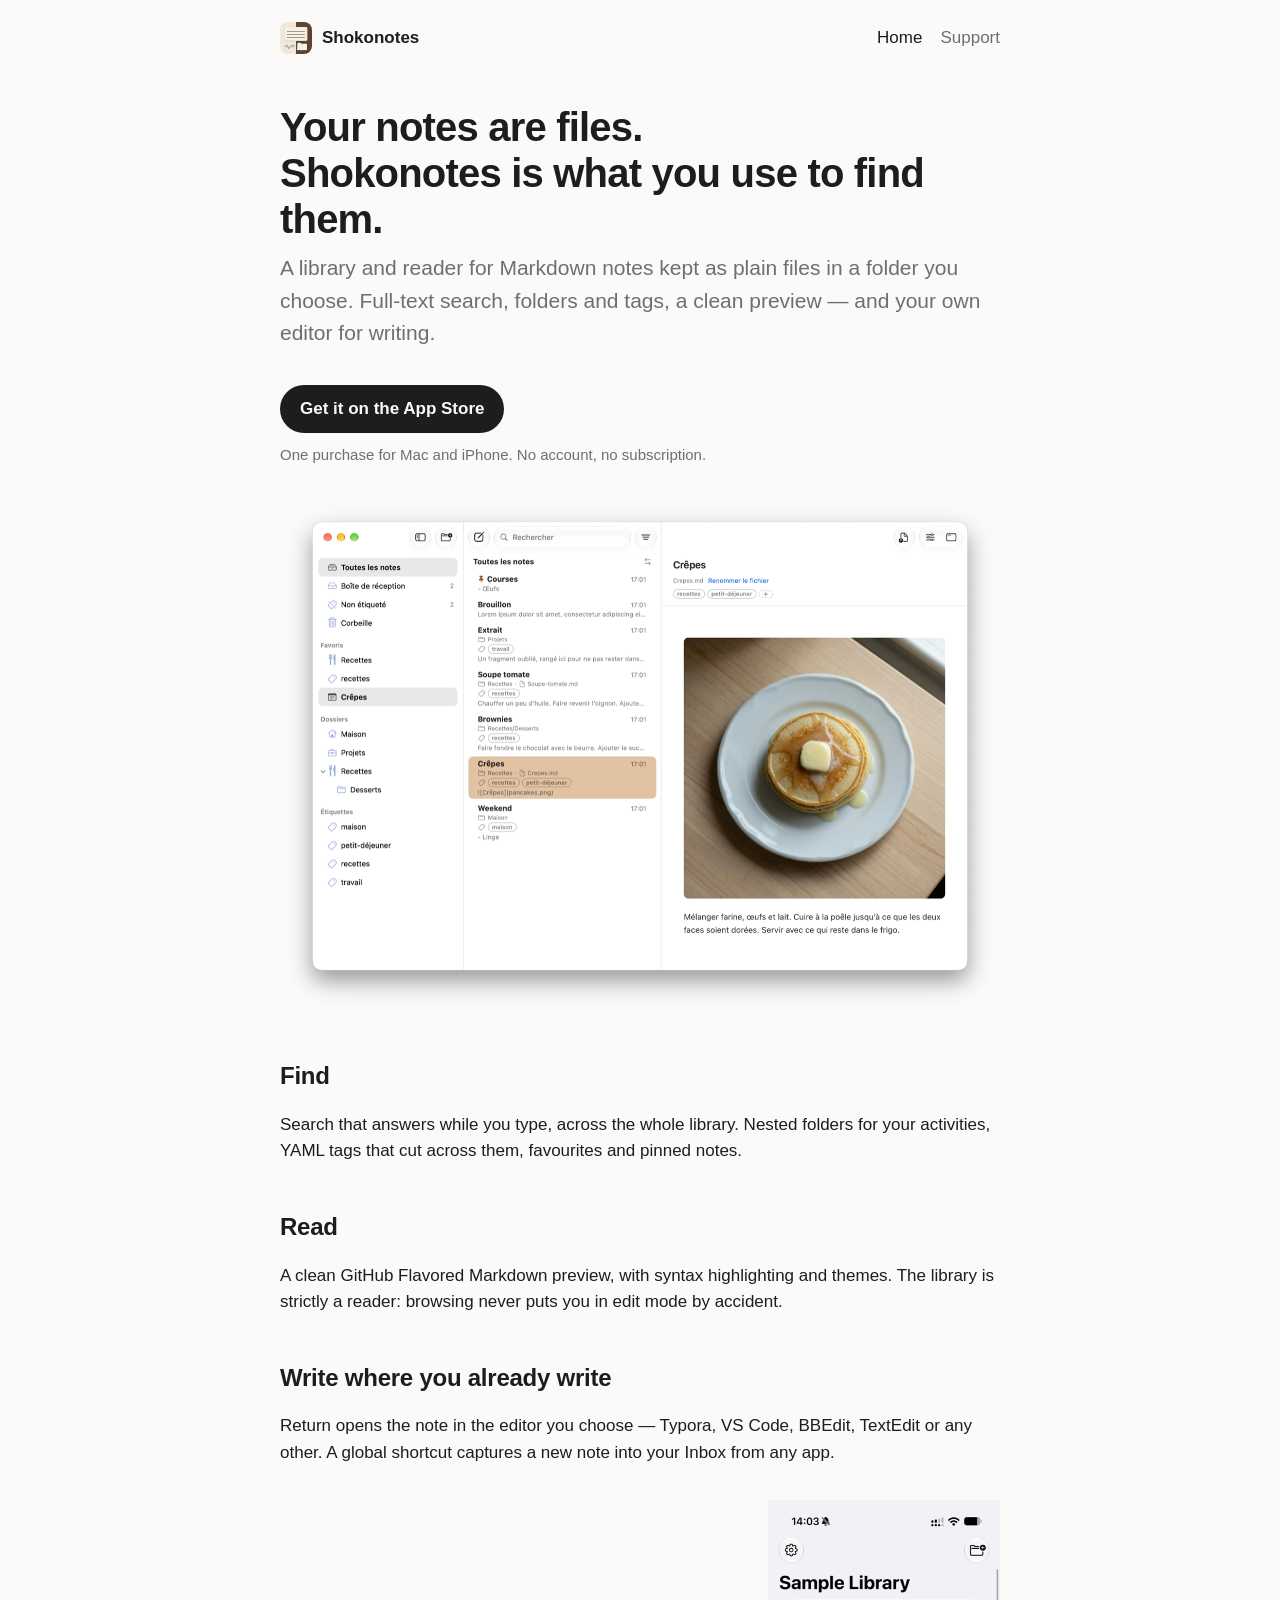
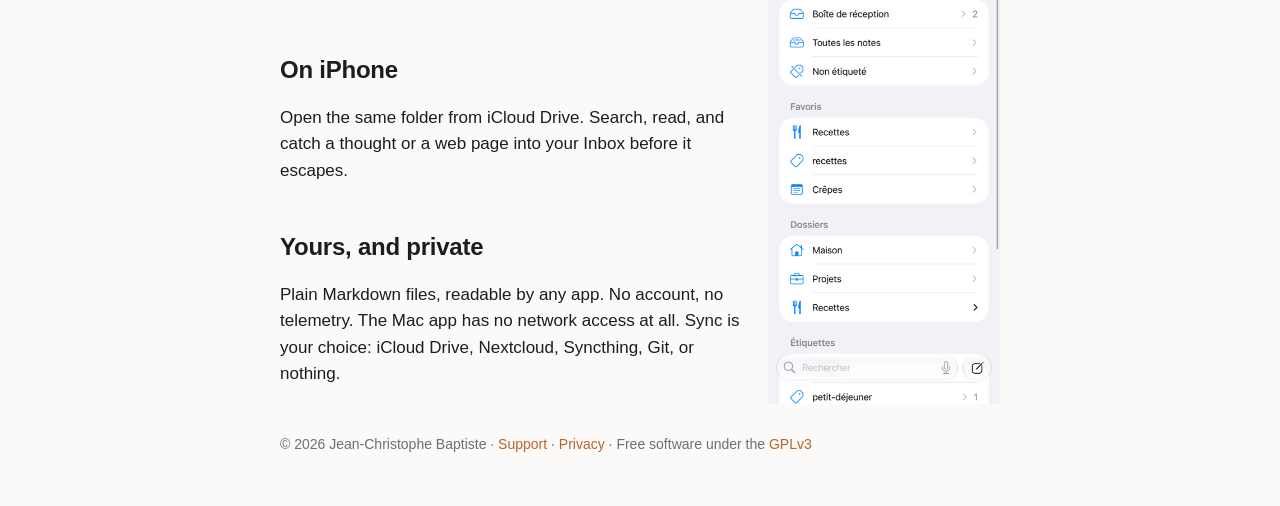
==== docs/index.html @ 3695b45a "Fenêtre ▸ Bibliothèque (⌘0) et page d'assistance GitHub Pages. Build 8." ====
<!doctype html>
<html lang="en">
<head>
  <meta charset="utf-8">
  <meta name="viewport" content="width=device-width, initial-scale=1">
  <title>Shokonotes — Your notes are files</title>
  <meta name="description" content="Shokonotes finds and reads your Markdown notes, kept as plain files in a folder you choose. For Mac and iPhone.">
  <link rel="stylesheet" href="style.css">
  <link rel="icon" href="images/icon.png">
</head>
<body>
  <header class="site">
    <a class="brand" href="./"><img src="images/icon.png" alt="">Shokonotes</a>
    <nav><a class="current" href="./">Home</a><a href="support.html">Support</a></nav>
  </header>
  <main>
    <h1>Your notes are files.<br>Shokonotes is what you use to find them.</h1>
    <p class="lede">A library and reader for Markdown notes kept as plain files in a folder you choose. Full-text search, folders and tags, a clean preview — and your own editor for writing.</p>
    <a class="cta" href="https://apps.apple.com/app/id6816433175">Get it on the App Store</a>
    <p style="color:var(--muted);font-size:15px;margin-top:4px">One purchase for Mac and iPhone. No account, no subscription.</p>

    <img class="shot" src="images/mac.png" alt="The Shokonotes library on the Mac: sidebar, note list and preview">

    <h2>Find</h2>
    <p>Search that answers while you type, across the whole library. Nested folders for your activities, YAML tags that cut across them, favourites and pinned notes.</p>

    <h2>Read</h2>
    <p>A clean GitHub Flavored Markdown preview, with syntax highlighting and themes. The library is strictly a reader: browsing never puts you in edit mode by accident.</p>

    <h2>Write where you already write</h2>
    <p>Return opens the note in the editor you choose — Typora, VS Code, BBEdit, TextEdit or any other. A global shortcut captures a new note into your Inbox from any app.</p>

    <div class="pair">
      <div>
        <h2 style="margin-top:0">On iPhone</h2>
        <p>Open the same folder from iCloud Drive. Search, read, and catch a thought or a web page into your Inbox before it escapes.</p>
        <h2>Yours, and private</h2>
        <p>Plain Markdown files, readable by any app. No account, no telemetry. The Mac app has no network access at all. Sync is your choice: iCloud Drive, Nextcloud, Syncthing, Git, or nothing.</p>
      </div>
      <img src="images/iphone.png" alt="The Shokonotes library on iPhone">
    </div>
  </main>
  <footer class="site">
    © 2026 Jean-Christophe Baptiste · <a href="support.html">Support</a> · <a href="https://github.com/phocean/shokonotes/blob/main/PRIVACY.md">Privacy</a> · Free software under the <a href="https://github.com/phocean/shokonotes">GPLv3</a>
  </footer>
</body>
</html>
---- docs/style.css ----
:root {
  --bg: #fbfaf8;
  --fg: #1d1d1f;
  --muted: #6e6e73;
  --line: #e3e1dd;
  --card: #ffffff;
  --accent: #b5652b;
  color-scheme: light dark;
}
@media (prefers-color-scheme: dark) {
  :root {
    --bg: #161617;
    --fg: #f5f5f7;
    --muted: #a1a1a6;
    --line: #2e2e30;
    --card: #1f1f21;
    --accent: #e0915a;
  }
}
* { box-sizing: border-box; }
html { -webkit-text-size-adjust: 100%; }
body {
  margin: 0;
  background: var(--bg);
  color: var(--fg);
  font: 17px/1.55 -apple-system, BlinkMacSystemFont, "SF Pro Text", "Helvetica Neue", Helvetica, Arial, sans-serif;
}
a { color: var(--accent); text-decoration: none; }
a:hover { text-decoration: underline; }
header.site, main, footer.site { max-width: 760px; margin: 0 auto; padding: 0 20px; }
header.site {
  display: flex; align-items: center; justify-content: space-between;
  padding-top: 22px; padding-bottom: 22px;
}
header.site .brand { display: flex; align-items: center; gap: 10px; color: var(--fg); font-weight: 600; }
header.site .brand img { width: 32px; height: 32px; border-radius: 8px; }
header.site nav a { margin-left: 18px; color: var(--muted); }
header.site nav a.current { color: var(--fg); }
h1 { font-size: 40px; line-height: 1.15; letter-spacing: -0.02em; margin: 28px 0 10px; }
h2 { font-size: 24px; letter-spacing: -0.01em; margin: 44px 0 10px; }
h3 { font-size: 18px; margin: 26px 0 6px; }
p.lede { font-size: 21px; color: var(--muted); margin-top: 0; }
.cta { display: inline-block; margin: 14px 0 6px; padding: 11px 20px; border-radius: 980px;
  background: var(--fg); color: var(--bg); font-weight: 600; }
.cta:hover { text-decoration: none; opacity: .88; }
.shot { display: block; width: 100%; height: auto; margin: 34px 0 6px; }
.pair { display: grid; grid-template-columns: 2fr 1fr; gap: 24px; align-items: end; margin-top: 34px; }
.pair img { width: 100%; height: auto; }
@media (max-width: 640px) { .pair { grid-template-columns: 1fr; } h1 { font-size: 32px; } }
.box { background: var(--card); border: 1px solid var(--line); border-radius: 14px; padding: 18px 22px; margin: 18px 0; }
kbd { font: 14px/1 ui-monospace, "SF Mono", Menlo, monospace; padding: 2px 6px; border: 1px solid var(--line);
  border-radius: 5px; background: var(--card); }
ul { padding-left: 22px; }
li { margin: 4px 0; }
hr { border: 0; border-top: 1px solid var(--line); margin: 52px 0; }
footer.site { color: var(--muted); font-size: 14px; padding-top: 30px; padding-bottom: 50px; }
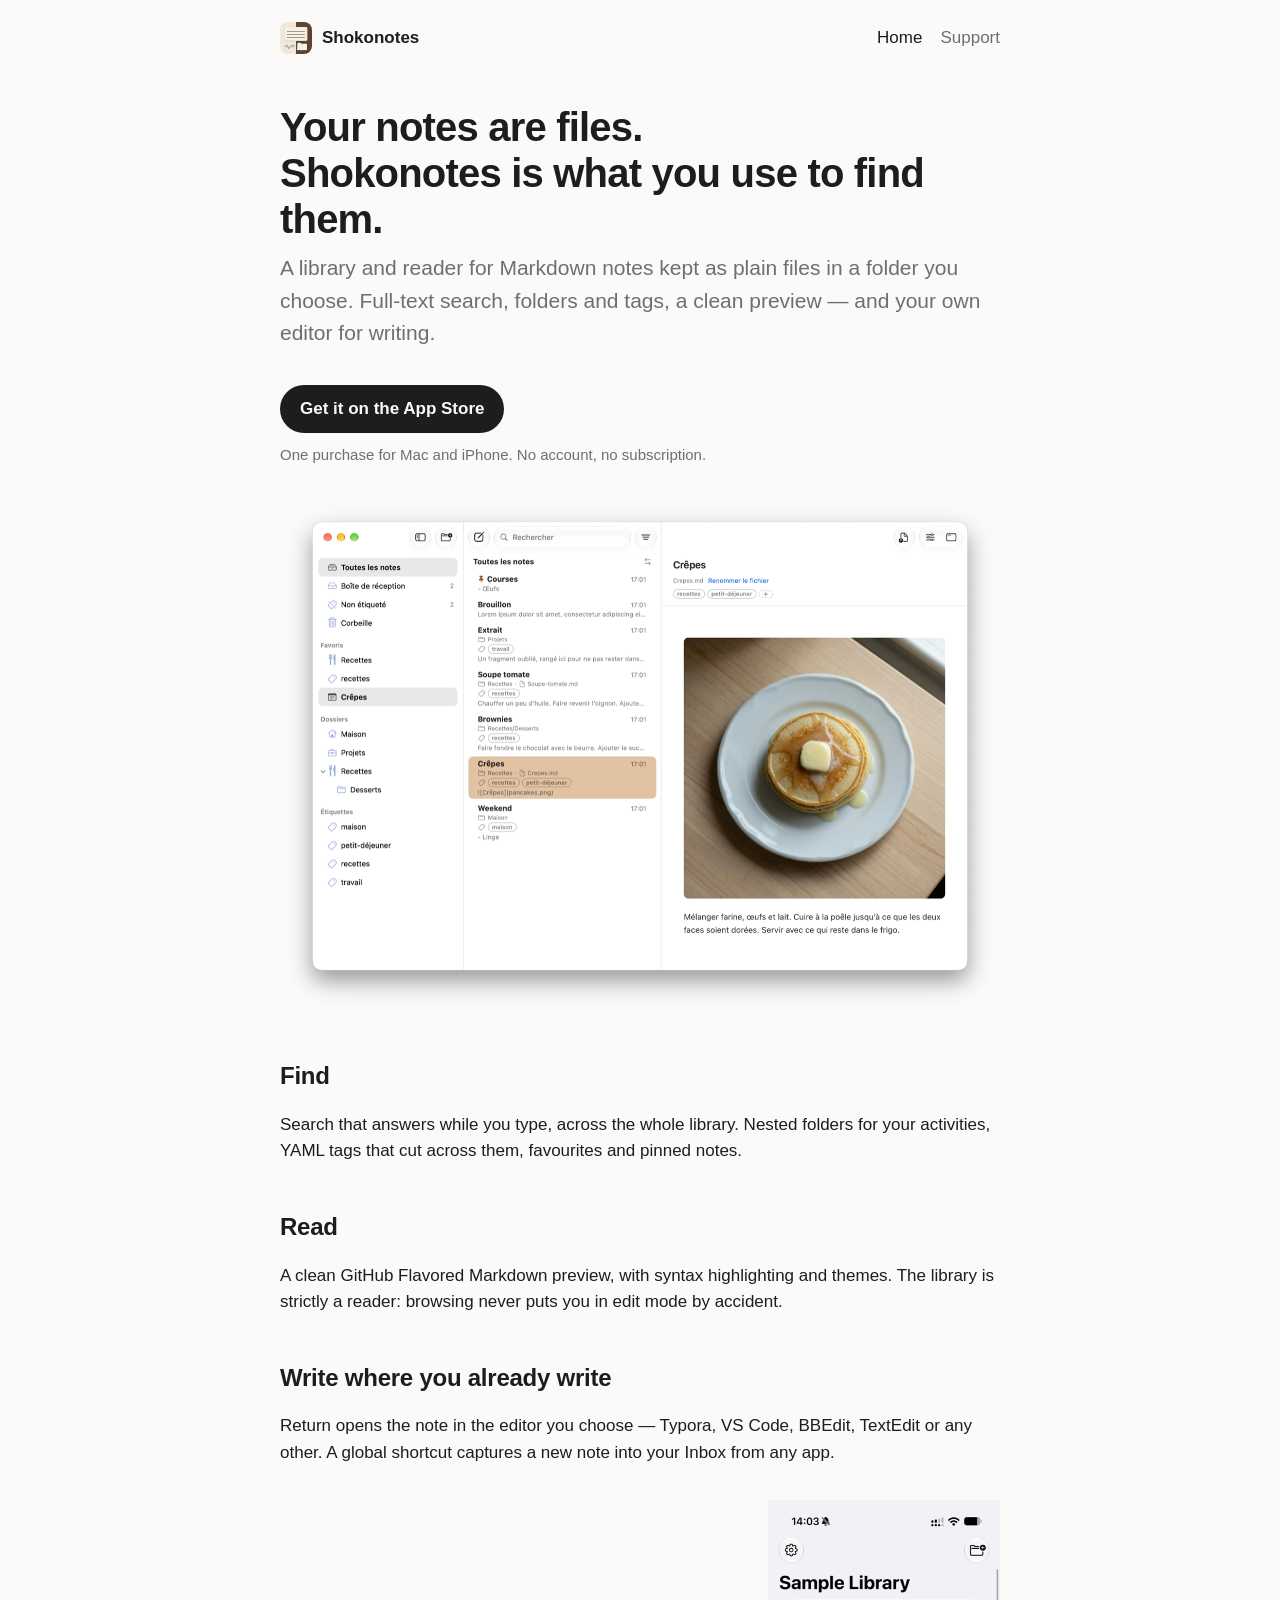
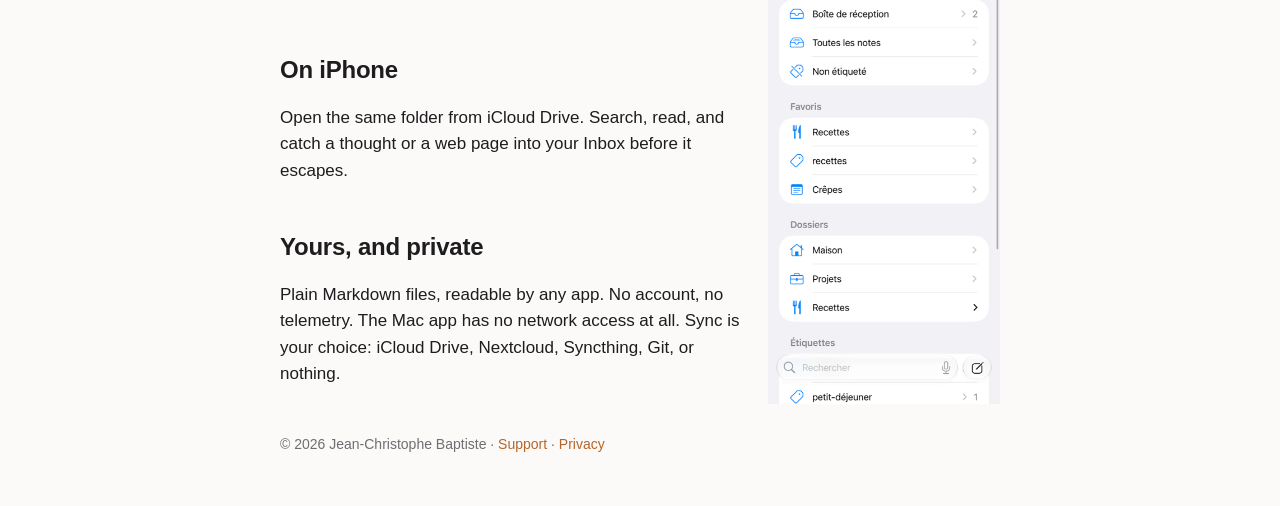
==== commit 6780648c: "Site vitrine Shokonotes" ====
--- a/docs/index.html
+++ b/docs/index.html
@@ -41,7 +41,7 @@
     </div>
   </main>
   <footer class="site">
-    © 2026 Jean-Christophe Baptiste · <a href="support.html">Support</a> · <a href="https://github.com/phocean/shokonotes/blob/main/PRIVACY.md">Privacy</a> · Free software under the <a href="https://github.com/phocean/shokonotes">GPLv3</a>
+    © 2026 Jean-Christophe Baptiste · <a href="support.html">Support</a> · <a href="privacy.html">Privacy</a>
   </footer>
 </body>
 </html>
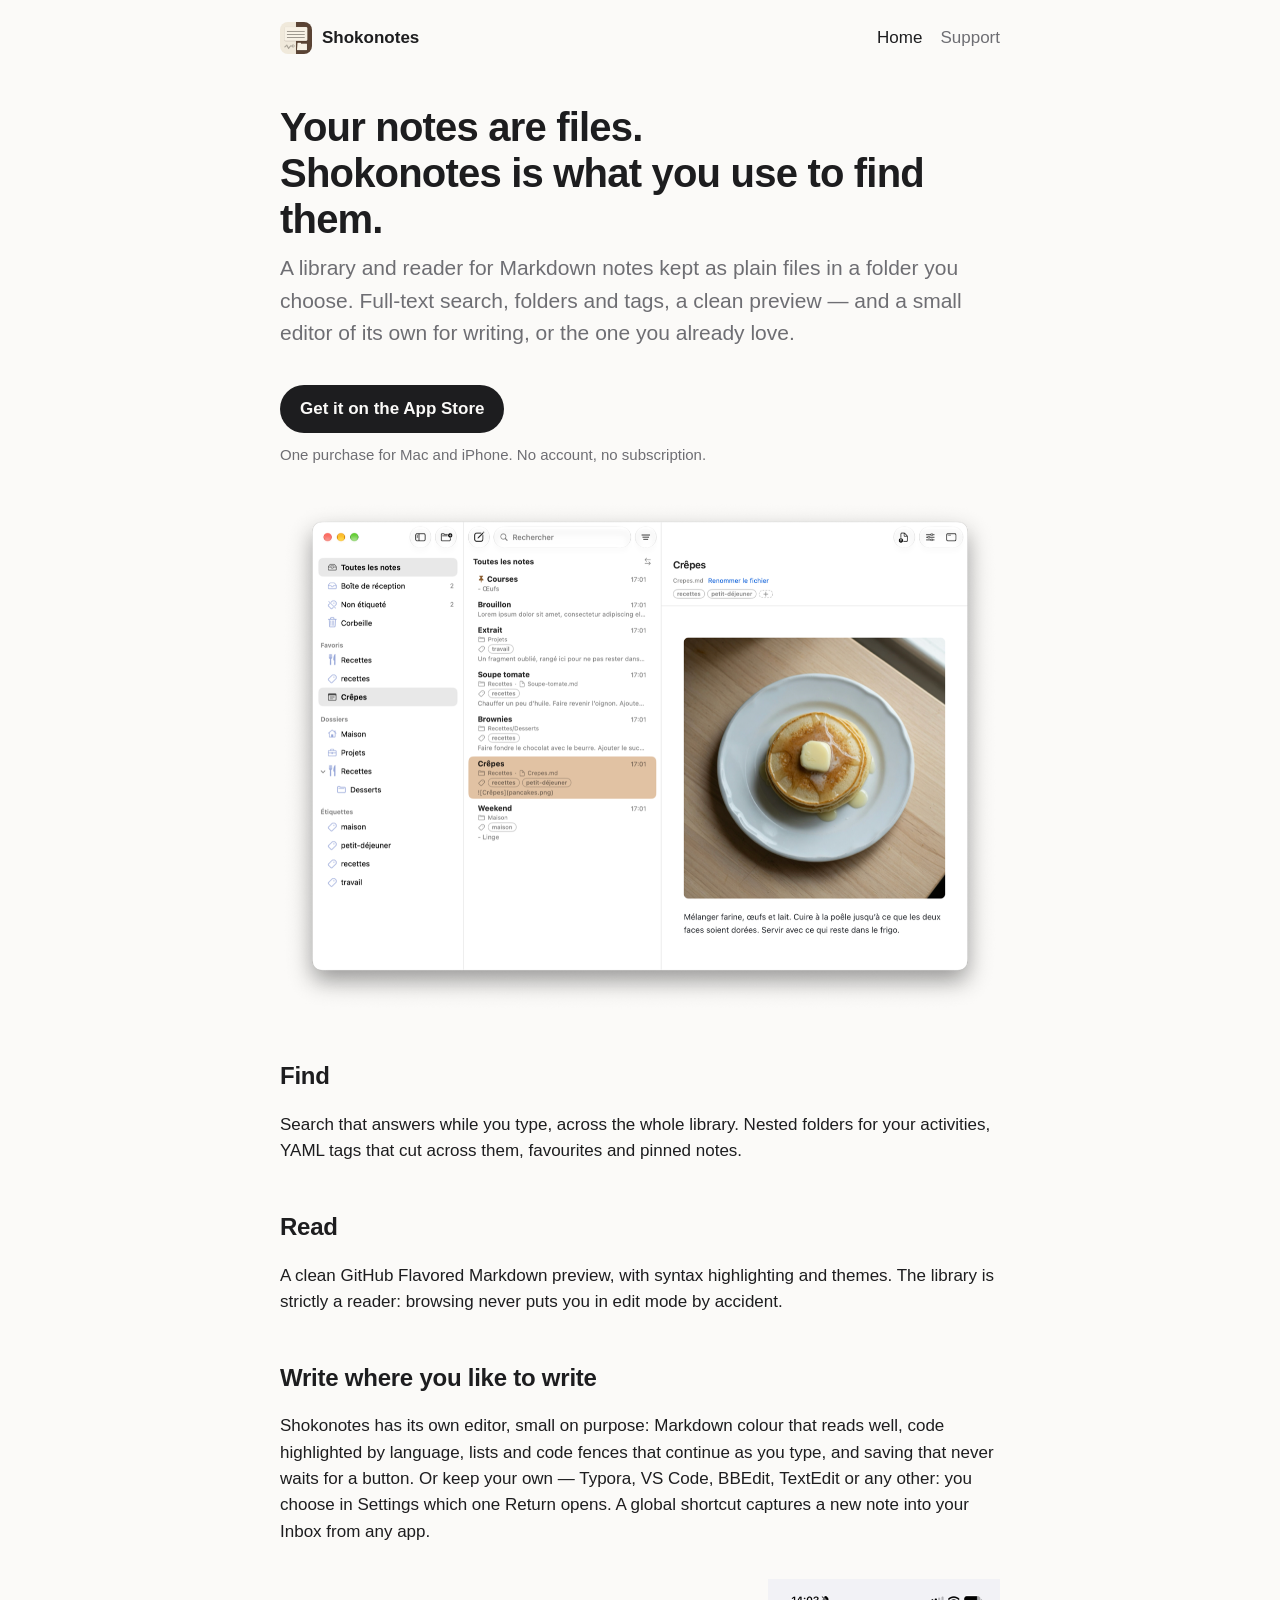
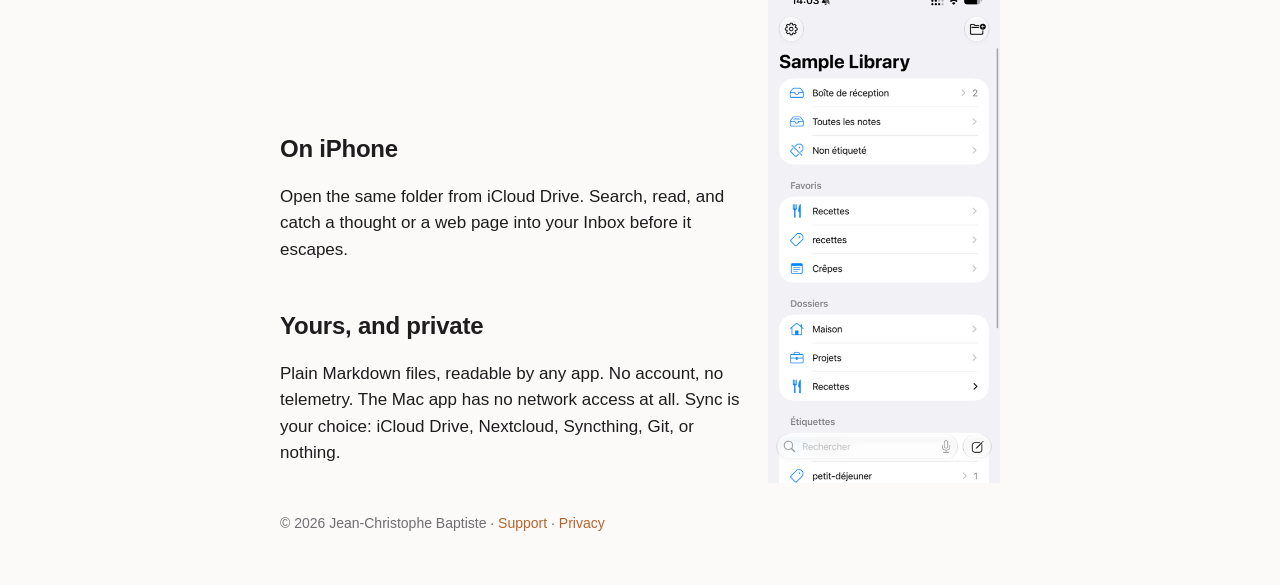
==== commit ea8756a2: "Site : l'éditeur intégré, choix de l'éditeur dans les Réglages, édition sur iPhone." ====
--- a/docs/index.html
+++ b/docs/index.html
@@ -15,7 +15,7 @@
   </header>
   <main>
     <h1>Your notes are files.<br>Shokonotes is what you use to find them.</h1>
-    <p class="lede">A library and reader for Markdown notes kept as plain files in a folder you choose. Full-text search, folders and tags, a clean preview — and your own editor for writing.</p>
+    <p class="lede">A library and reader for Markdown notes kept as plain files in a folder you choose. Full-text search, folders and tags, a clean preview — and a small editor of its own for writing, or the one you already love.</p>
     <a class="cta" href="https://apps.apple.com/app/id6816433175">Get it on the App Store</a>
     <p style="color:var(--muted);font-size:15px;margin-top:4px">One purchase for Mac and iPhone. No account, no subscription.</p>
 
@@ -27,8 +27,8 @@
     <h2>Read</h2>
     <p>A clean GitHub Flavored Markdown preview, with syntax highlighting and themes. The library is strictly a reader: browsing never puts you in edit mode by accident.</p>
 
-    <h2>Write where you already write</h2>
-    <p>Return opens the note in the editor you choose — Typora, VS Code, BBEdit, TextEdit or any other. A global shortcut captures a new note into your Inbox from any app.</p>
+    <h2>Write where you like to write</h2>
+    <p>Shokonotes has its own editor, small on purpose: Markdown colour that reads well, code highlighted by language, lists and code fences that continue as you type, and saving that never waits for a button. Or keep your own — Typora, VS Code, BBEdit, TextEdit or any other: you choose in Settings which one Return opens. A global shortcut captures a new note into your Inbox from any app.</p>
 
     <div class="pair">
       <div>
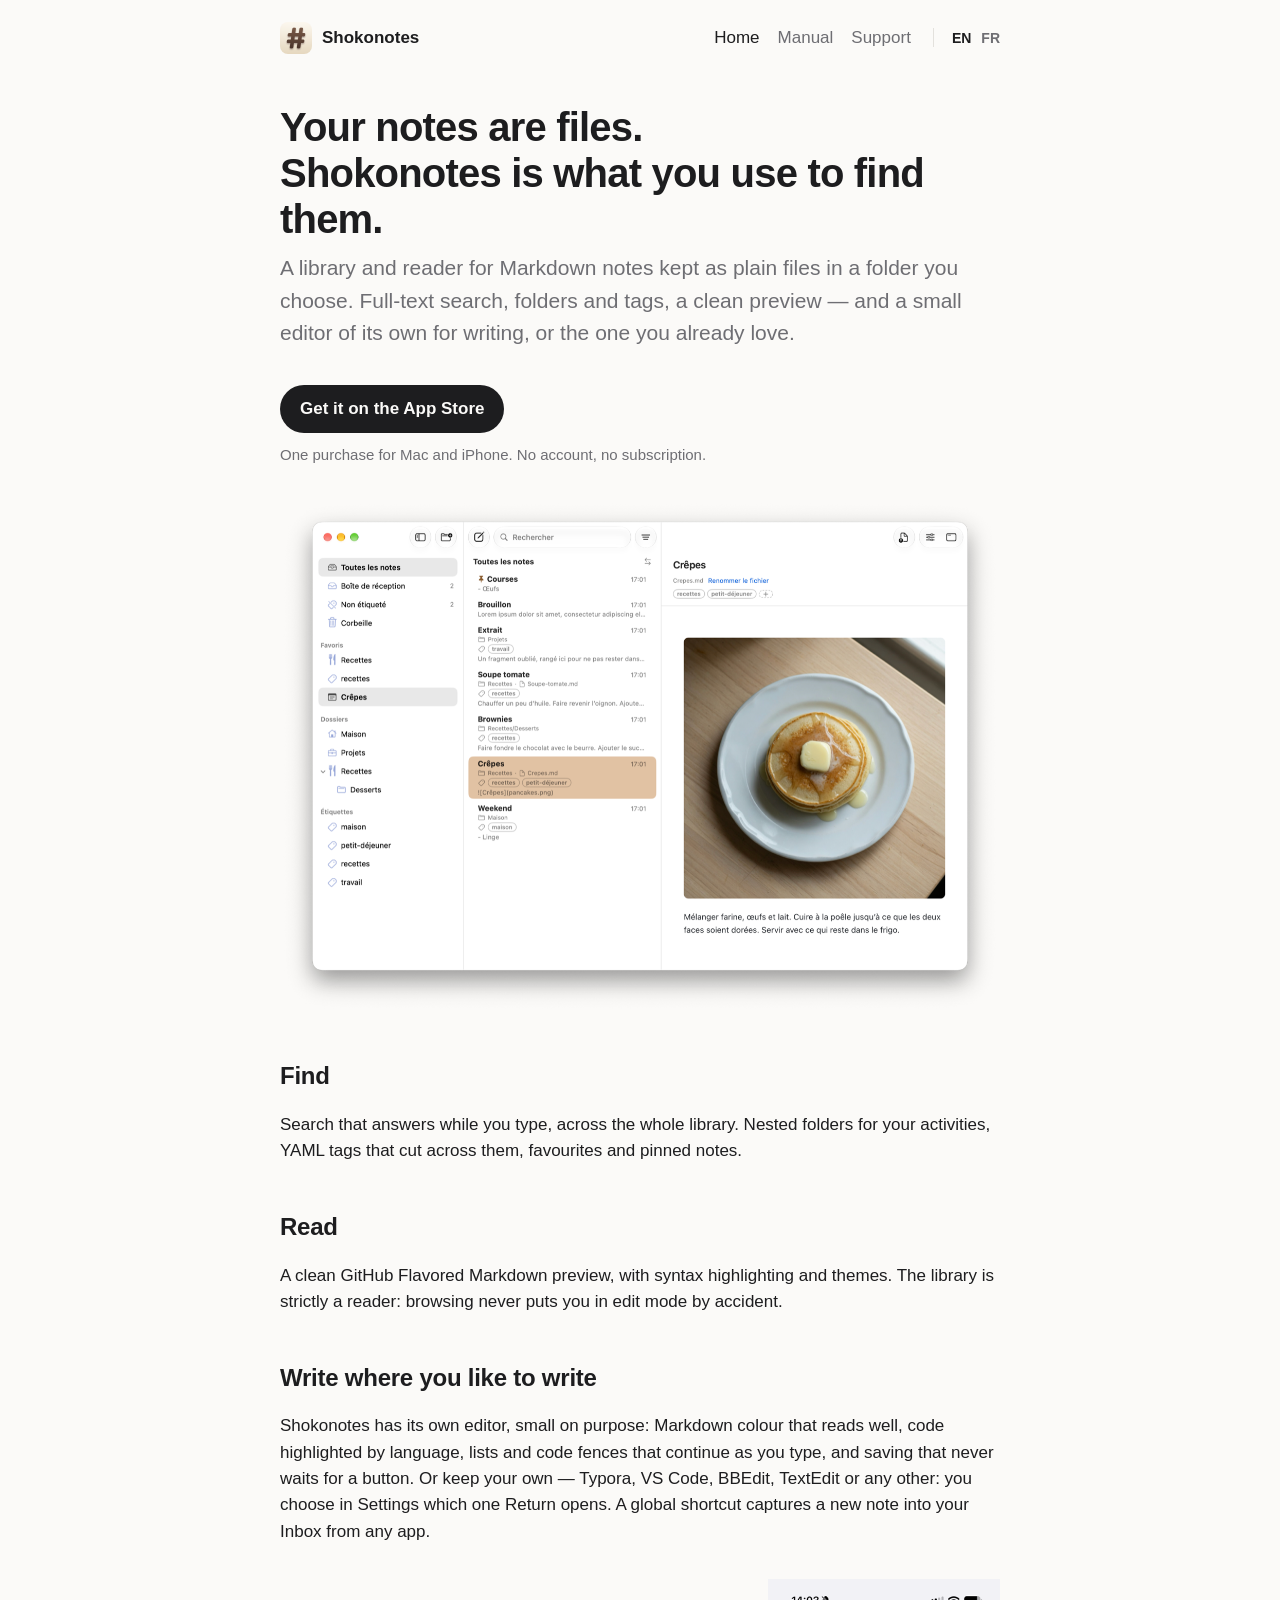
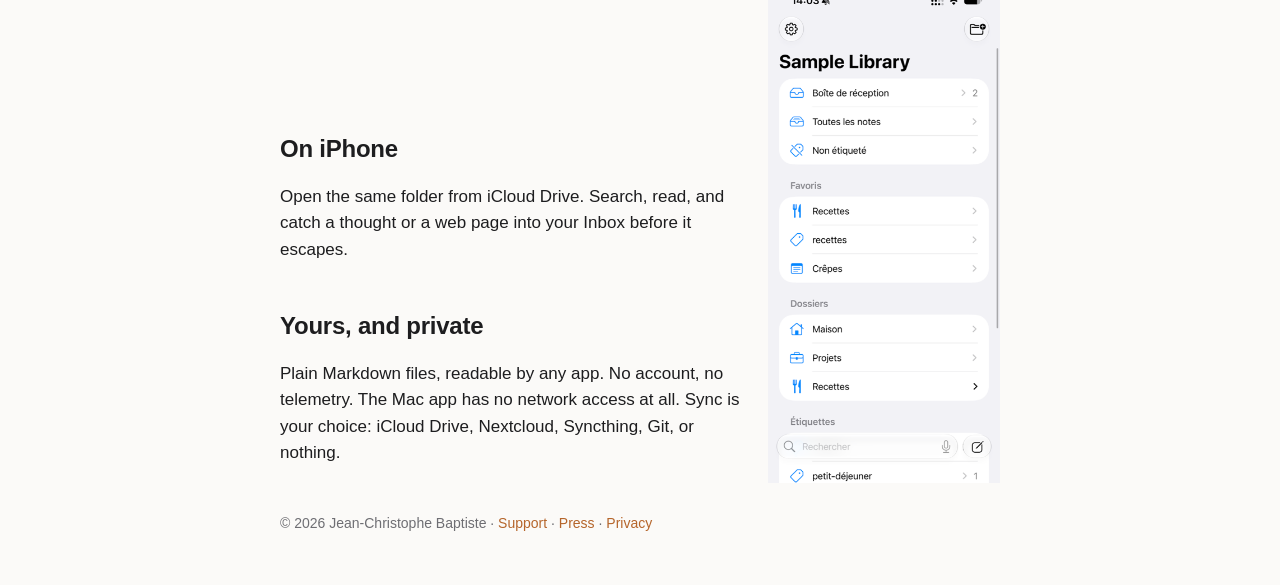
==== commit de8738ba: "Site multilingue (EN à la racine, FR sous /fr/ avec sélecteur de langue), manuel illustré, nouvelle " ====
--- a/docs/index.html
+++ b/docs/index.html
@@ -5,13 +5,16 @@
   <meta name="viewport" content="width=device-width, initial-scale=1">
   <title>Shokonotes — Your notes are files</title>
   <meta name="description" content="Shokonotes finds and reads your Markdown notes, kept as plain files in a folder you choose. For Mac and iPhone.">
+  <link rel="alternate" hreflang="en" href="https://shokonotes.jcbaptiste.com/">
+  <link rel="alternate" hreflang="fr" href="https://shokonotes.jcbaptiste.com/fr/">
+  <link rel="alternate" hreflang="x-default" href="https://shokonotes.jcbaptiste.com/">
   <link rel="stylesheet" href="style.css">
   <link rel="icon" href="images/icon.png">
 </head>
 <body>
   <header class="site">
     <a class="brand" href="./"><img src="images/icon.png" alt="">Shokonotes</a>
-    <nav><a class="current" href="./">Home</a><a href="support.html">Support</a></nav>
+    <nav><a class="current" href="./">Home</a><a href="manual.html">Manual</a><a href="support.html">Support</a><span class="lang"><a class="current" href="./" hreflang="en" lang="en">EN</a><a href="fr/./" hreflang="fr" lang="fr">FR</a></span></nav>
   </header>
   <main>
     <h1>Your notes are files.<br>Shokonotes is what you use to find them.</h1>
@@ -41,7 +44,7 @@
     </div>
   </main>
   <footer class="site">
-    © 2026 Jean-Christophe Baptiste · <a href="support.html">Support</a> · <a href="privacy.html">Privacy</a>
+    © 2026 Jean-Christophe Baptiste · <a href="support.html">Support</a> · <a href="press.html">Press</a> · <a href="privacy.html">Privacy</a>
   </footer>
 </body>
 </html>
--- a/docs/style.css
+++ b/docs/style.css
@@ -54,3 +54,39 @@
 li { margin: 4px 0; }
 hr { border: 0; border-top: 1px solid var(--line); margin: 52px 0; }
 footer.site { color: var(--muted); font-size: 14px; padding-top: 30px; padding-bottom: 50px; }
+
+/* Manual */
+code { font: 0.9em ui-monospace, "SF Mono", Menlo, monospace; padding: 1px 5px; border: 1px solid var(--line);
+  border-radius: 5px; background: var(--card); }
+pre { background: var(--card); border: 1px solid var(--line); border-radius: 12px; padding: 14px 18px; overflow-x: auto; }
+pre code { padding: 0; border: 0; background: none; font-size: 14px; line-height: 1.5; }
+main.manual h2 { margin-top: 56px; padding-top: 8px; }
+main.manual h3 { margin-top: 30px; }
+blockquote { margin: 18px 0; padding: 2px 18px; border-left: 3px solid var(--line); color: var(--muted); }
+table { border-collapse: collapse; margin: 18px 0; width: 100%; font-size: 16px; }
+th, td { text-align: left; padding: 8px 12px; border-bottom: 1px solid var(--line); }
+th { color: var(--muted); font-weight: 600; }
+.toc ul { margin: 6px 0 14px; }
+.task { display: inline-block; width: 1.3em; }
+
+/* Language switch */
+header.site nav .lang { margin-left: 22px; padding-left: 18px; border-left: 1px solid var(--line); }
+header.site nav .lang a { margin-left: 0; margin-right: 10px; font-size: 14px; font-weight: 600; }
+header.site nav .lang a:last-child { margin-right: 0; }
+
+/* Figures */
+figure { margin: 30px 0; }
+figure img { display: block; width: 100%; height: auto; border-radius: 10px; }
+figure.window img { border-radius: 0; }
+figcaption { color: var(--muted); font-size: 14px; margin-top: 8px; text-align: center; }
+figure.narrow { max-width: 520px; margin-left: auto; margin-right: auto; }
+.phones { display: grid; grid-template-columns: repeat(4, 1fr); gap: 14px; margin: 30px 0; }
+.phones figure { margin: 0; }
+.phones img { border: 1px solid var(--line); }
+@media (max-width: 640px) { .phones { grid-template-columns: repeat(2, 1fr); } }
+
+/* Press kit */
+.press-grid { display: grid; grid-template-columns: repeat(2, 1fr); gap: 22px 18px; margin: 24px 0; }
+.press-grid figure { margin: 0; }
+.press-grid img { border: 1px solid var(--line); background: var(--card); }
+@media (max-width: 640px) { .press-grid { grid-template-columns: 1fr; } }
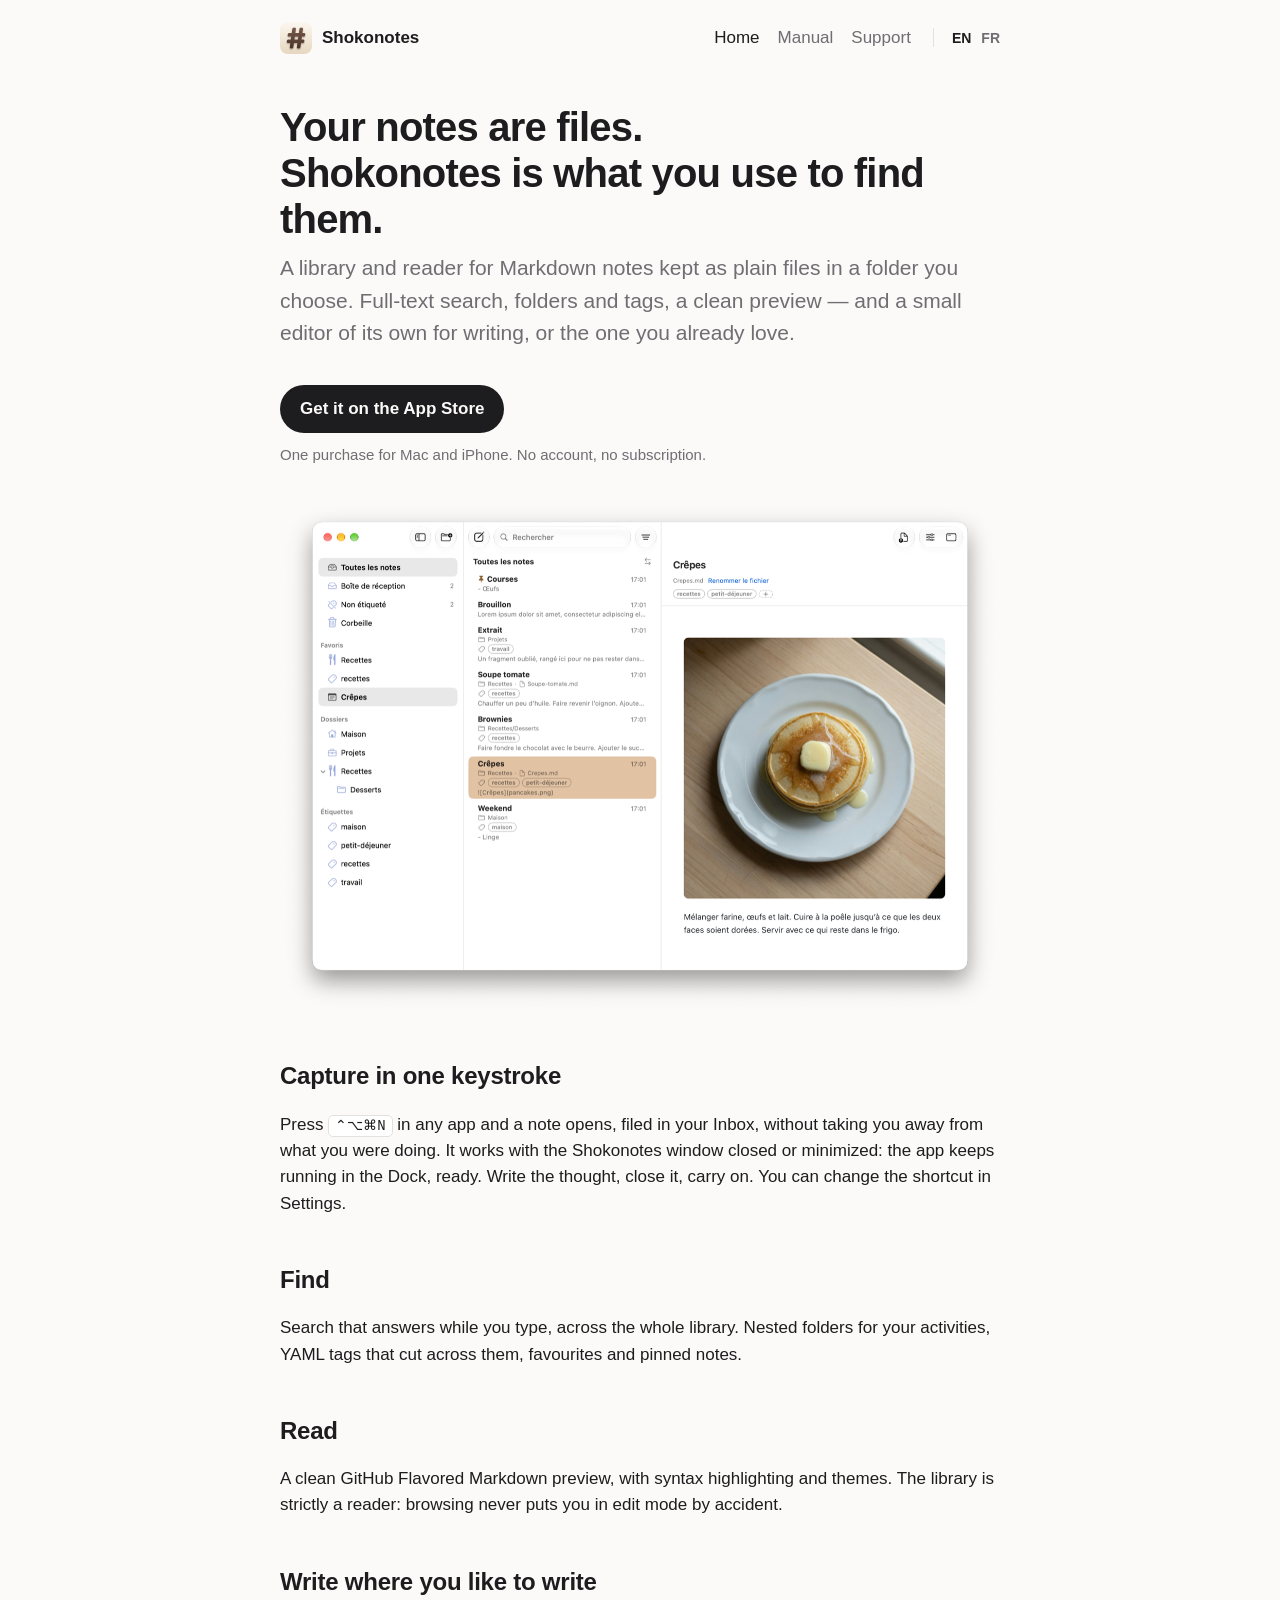
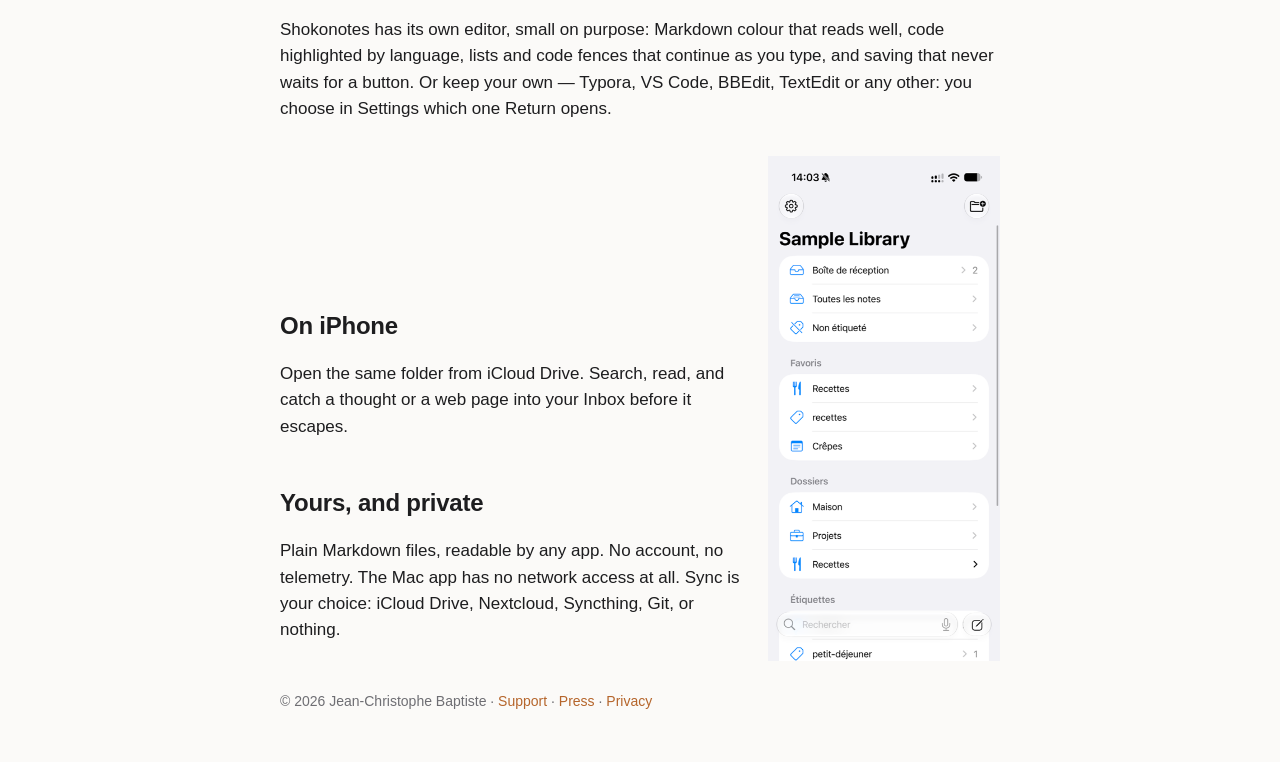
==== commit 29055dfc: "Site : mise en avant de la note rapide (raccourci global, fenêtre fermée ou réduite) sur l'accueil e" ====
--- a/docs/index.html
+++ b/docs/index.html
@@ -24,6 +24,9 @@
 
     <img class="shot" src="images/mac.png" alt="The Shokonotes library on the Mac: sidebar, note list and preview">
 
+    <h2>Capture in one keystroke</h2>
+    <p>Press <kbd>⌃⌥⌘N</kbd> in any app and a note opens, filed in your Inbox, without taking you away from what you were doing. It works with the Shokonotes window closed or minimized: the app keeps running in the Dock, ready. Write the thought, close it, carry on. You can change the shortcut in Settings.</p>
+
     <h2>Find</h2>
     <p>Search that answers while you type, across the whole library. Nested folders for your activities, YAML tags that cut across them, favourites and pinned notes.</p>
 
@@ -31,7 +34,7 @@
     <p>A clean GitHub Flavored Markdown preview, with syntax highlighting and themes. The library is strictly a reader: browsing never puts you in edit mode by accident.</p>
 
     <h2>Write where you like to write</h2>
-    <p>Shokonotes has its own editor, small on purpose: Markdown colour that reads well, code highlighted by language, lists and code fences that continue as you type, and saving that never waits for a button. Or keep your own — Typora, VS Code, BBEdit, TextEdit or any other: you choose in Settings which one Return opens. A global shortcut captures a new note into your Inbox from any app.</p>
+    <p>Shokonotes has its own editor, small on purpose: Markdown colour that reads well, code highlighted by language, lists and code fences that continue as you type, and saving that never waits for a button. Or keep your own — Typora, VS Code, BBEdit, TextEdit or any other: you choose in Settings which one Return opens.</p>
 
     <div class="pair">
       <div>
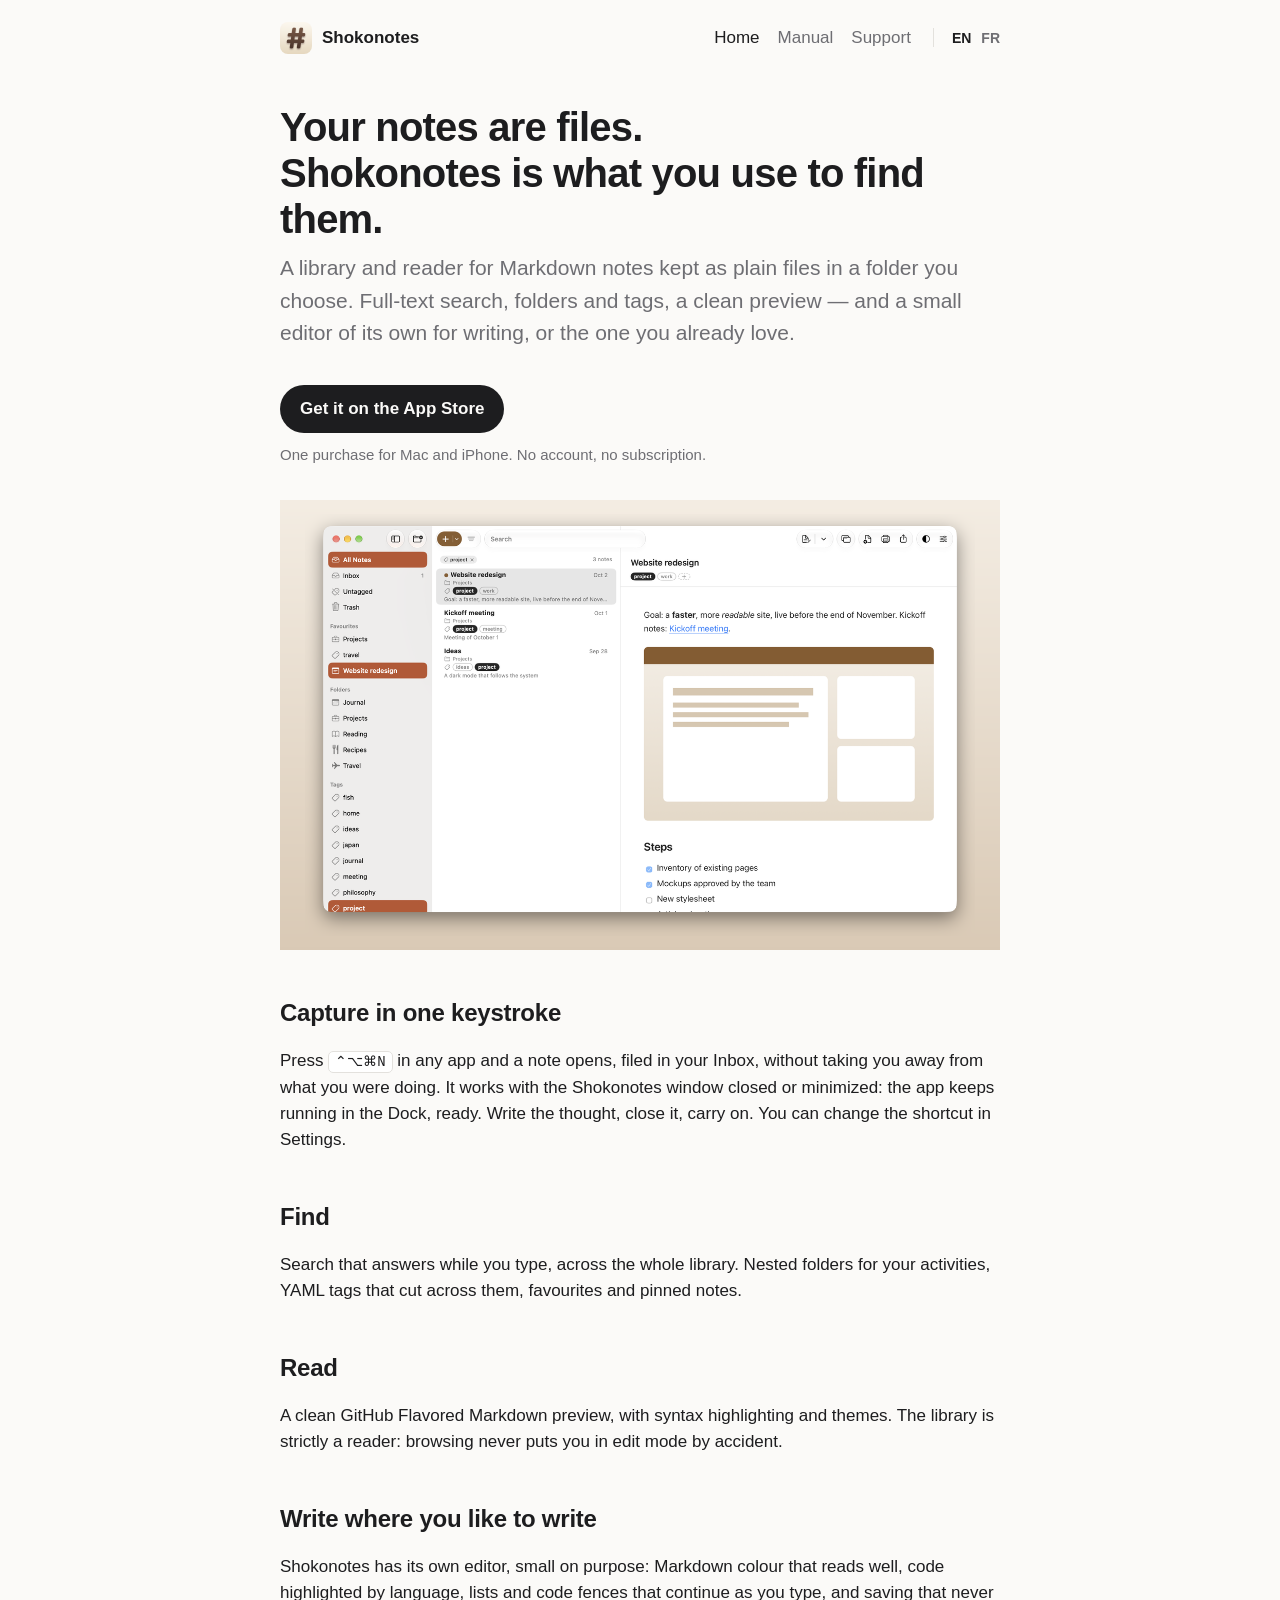
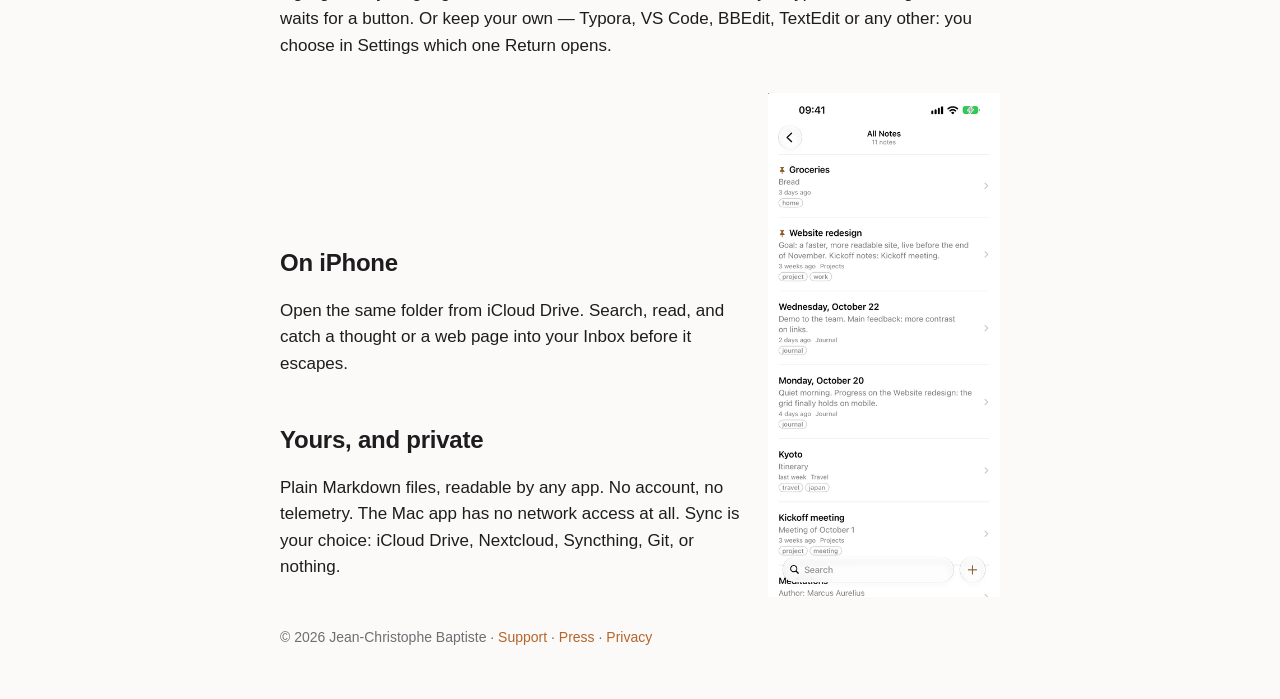
==== commit 86be7dd7: "Site : captures 1.2.0 (celles de l'App Store, EN et FR), manuel séparé en une page EN et une page FR" ====
--- a/docs/index.html
+++ b/docs/index.html
@@ -22,7 +22,7 @@
     <a class="cta" href="https://apps.apple.com/app/id6816433175">Get it on the App Store</a>
     <p style="color:var(--muted);font-size:15px;margin-top:4px">One purchase for Mac and iPhone. No account, no subscription.</p>
 
-    <img class="shot" src="images/mac.png" alt="The Shokonotes library on the Mac: sidebar, note list and preview">
+    <img class="shot" src="images/en/mac-library.png" alt="The Shokonotes library on the Mac: sidebar, note list and preview">
 
     <h2>Capture in one keystroke</h2>
     <p>Press <kbd>⌃⌥⌘N</kbd> in any app and a note opens, filed in your Inbox, without taking you away from what you were doing. It works with the Shokonotes window closed or minimized: the app keeps running in the Dock, ready. Write the thought, close it, carry on. You can change the shortcut in Settings.</p>
@@ -43,7 +43,7 @@
         <h2>Yours, and private</h2>
         <p>Plain Markdown files, readable by any app. No account, no telemetry. The Mac app has no network access at all. Sync is your choice: iCloud Drive, Nextcloud, Syncthing, Git, or nothing.</p>
       </div>
-      <img src="images/iphone.png" alt="The Shokonotes library on iPhone">
+      <img src="images/en/ios-library.png" alt="The Shokonotes library on iPhone">
     </div>
   </main>
   <footer class="site">
